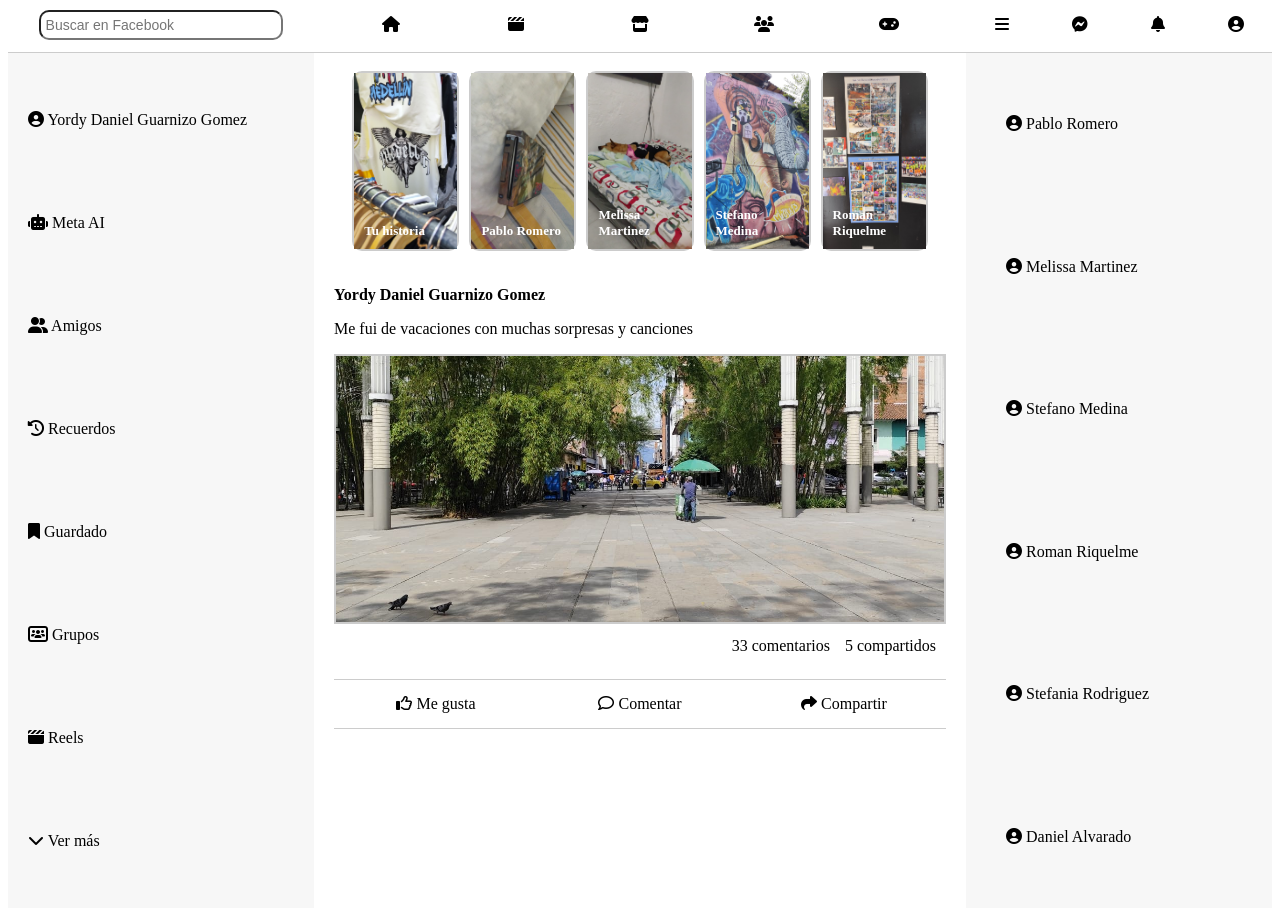
==== Facebook.html @ ff9b8e3c "Primer push del layout" ====
<!doctype html>
<html lang="en">
  <head>
    <meta charset="UTF-8" />
    <meta name="viewport" content="width=device-width, initial-scale=1.0" />
    <link rel="stylesheet" href="main.css" />

    <link
      rel="stylesheet"
      href="https://cdnjs.cloudflare.com/ajax/libs/font-awesome/6.5.1/css/all.min.css"
    />
    <title>Facebook</title>
  </head>
  <body>
    <div class="container-top-menu">
      <div class="top-menu-left">
        <input
          class="top-menu-left-search"
          type="text"
          placeholder="Buscar en Facebook"
        />
      </div>
      <div class="top-menu">
        <nav class="top-menu-nav">
          <ul class="top-menu-list">
            <li class="top-menu-li">
              <a href="#"><i class="fa-solid fa-house"></i></a>
            </li>
            <li class="top-menu-li">
              <a href="#"><i class="fa-solid fa-clapperboard"></i> </a>
            </li>
            <li class="top-menu-li">
              <a href="#"><i class="fa-solid fa-store"></i></a>
            </li>
            <li class="top-menu-li">
              <a href="#"><i class="fa-solid fa-users"></i></a>
            </li>
            <li class="top-menu-li">
              <a href="#"><i class="fa-solid fa-gamepad"></i></a>
            </li>
          </ul>
        </nav>
      </div>
      <div class="top-menu-right">
        <nav class="top-menu-r-nav">
          <ul class="top-menu-r-list">
            <li class="top-menu-r-li">
              <a href="#"><i class="fa-solid fa-bars"></i></a>
            </li>
            <li class="top-menu-r-li">
              <a href="#"><i class="fa-brands fa-facebook-messenger"></i></a>
            </li>
            <li class="top-menu-r-li">
              <a href="#"><i class="fa-solid fa-bell"></i></a>
            </li>
            <li class="top-menu-r-li">
              <a href="#"><i class="fa-solid fa-user-circle"></i></a>
            </li>
          </ul>
        </nav>
      </div>
    </div>
    <div class="container">
      <div class="left-menu">
        <nav class="left-menu-nav">
          <ul class="left-menu-list">
            <li class="left-menu-li">
              <a href="#"
                ><i class="fa-solid fa-user-circle"></i> Yordy Daniel Guarnizo
                Gomez
              </a>
            </li>
            <li class="left-menu-li">
              <a href="#"><i class="fa-solid fa-robot"></i> Meta AI</a>
            </li>
            <li class="left-menu-li">
              <a href="#"><i class="fa-solid fa-user-group"></i> Amigos</a>
            </li>
            <li class="left-menu-li">
              <a href="#"
                ><i class="fa-solid fa-clock-rotate-left"></i> Recuerdos</a
              >
            </li>
            <li class="left-menu-li">
              <a href="#"><i class="fa-solid fa-bookmark"></i> Guardado</a>
            </li>
            <li class="left-menu-li">
              <a href="#"><i class="fa-solid fa-users-rectangle"></i> Grupos</a>
            </li>
            <li class="left-menu-li">
              <a href="#"><i class="fa-solid fa-clapperboard"></i> Reels</a>
            </li>
            <li class="left-menu-li">
              <a href="#"><i class="fa-solid fa-chevron-down"></i> Ver más</a>
            </li>
          </ul>
        </nav>
      </div>
      <div class="middle-menu">
        <div class="histories">
          <div class="history history-1">
            <img src="img/Camiseta.jpeg" alt="Camiseta" />
            <p class="history-name">Tu historia</p>
          </div>
          <div class="history history-2">
            <img src="img/Wii.jpeg" alt="Wii" />
            <p class="history-name">Pablo Romero</p>
          </div>
          <div class="history history-3">
            <img src="img/Jelly.jpeg" alt="Dog" />
            <p class="history-name">Melissa Martinez</p>
          </div>
          <div class="history history-4">
            <img src="img/Mural.jpeg" alt="Mural" />
            <p class="history-name">Stefano Medina</p>
          </div>
          <div class="history history-5">
            <img src="img/poster.jpeg" alt="Poster" />
            <p class="history-name">Roman Riquelme</p>
          </div>
        </div>
        <div class="post">
          <div class="post-header">
            <strong><p>Yordy Daniel Guarnizo Gomez</p></strong>
          </div>
          <div class="post-content">
            <p>Me fui de vacaciones con muchas sorpresas y canciones</p>
          </div>
          <div class="post-photo">
            <img src="img/Centro.jpeg" alt="Centro" />
          </div>
          <div class="post-footer">
            <nav class="post-footer-nav">
              <ul class="post-footer-list">
                <li class="post-footer-li"><a href="#">33 comentarios</a></li>
                <li class="post-footer-li"><a href="#">5 compartidos</a></li>
              </ul>
            </nav>
          </div>
          <div class="post-reactions">
            <nav class="post-reactions-nav">
              <ul class="post-reactions-list">
                <li class="post-reactions-li">
                  <a href="#"
                    ><i class="fa-regular fa-thumbs-up"></i> Me gusta</a
                  >
                </li>
                <li class="post-reactions-li">
                  <a href="#"><i class="fa-regular fa-comment"></i> Comentar</a>
                </li>
                <li class="post-reactions-li">
                  <a href="#"><i class="fa-solid fa-share"></i> Compartir</a>
                </li>
              </ul>
            </nav>
          </div>
        </div>
      </div>
      <div class="menu-right">
        <nav class="friends">
          <ul class="friends-list">
            <li class="friends-li">
              <a href="#"
                ><i class="fa-solid fa-user-circle"></i> Pablo Romero</a
              >
            </li>
            <li class="friends-li">
              <a href="#"
                ><i class="fa-solid fa-user-circle"></i> Melissa Martinez</a
              >
            </li>
            <li class="friends-li">
              <a href="#"
                ><i class="fa-solid fa-user-circle"></i> Stefano Medina</a
              >
            </li>
            <li class="friends-li">
              <a href="#"
                ><i class="fa-solid fa-user-circle"></i> Roman Riquelme</a
              >
            </li>
            <li class="friends-li">
              <a href="#"
                ><i class="fa-solid fa-user-circle"></i> Stefania Rodriguez</a
              >
            </li>
            <li class="friends-li">
              <a href="#"
                ><i class="fa-solid fa-user-circle"></i> Daniel Alvarado</a
              >
            </li>
          </ul>
        </nav>
      </div>
    </div>
  </body>
</html>
---- main.css ----
/*  ---------------------------------------------- Global styles---------------------------------------------*/

a {
  color: inherit;
  text-decoration: none;
}

* {
  box-sizing: border-box;
}

li {
  list-style: none;
}

/* ---------------------------------------Top menu ----------------------------------------------------------*/

.container-top-menu {
  height: 5vh;
  display: grid;
  grid-template-columns: 1fr 2fr 1fr;
  gap: 20px;
  border-bottom: 1px solid #ccc;
  padding-bottom: 10px;
}

/* ----------------------------------Top menu left, the search bar ---------------------------------------------*/

.top-menu-left {
  display: flex;
  justify-content: center;
  align-items: center;
  width: 100%;
  height: 100%;
}

.top-menu-left-search {
  width: 80%;
  height: 30px;
  padding: 5px;
  font-size: 14px;
  border-radius: 10px;
}

/* ----------------------------------Top menu center, the main navigation ---------------------------------------------*/

.top-menu {
  display: flex;
  justify-content: center;
  width: 100%;
  height: 100%;
}

.top-menu-nav {
  display: flex;
  width: 100%;
  height: 100%;
  margin: 0;
}

.top-menu-list {
  display: flex;
  justify-content: space-between;
  align-items: center;
  width: 100%;
  height: 100%;
  margin: 0;
  padding: 0;
  gap: 10px;
}

.top-menu-li {
  display: flex;
  justify-content: center;
  align-items: center;
  flex: 1;
}

.top-menu-li i:hover {
  color: #1877f2;
}

/* ----------------------------------Top menu right, the user options ---------------------------------------------*/

.top-menu-right {
  display: flex;
  justify-content: center;
  width: 100%;
  height: 100%;
}

.top-menu-r-nav {
  display: flex;
  width: 100%;
  height: 100%;
  margin: 0;
}

.top-menu-r-list {
  display: flex;
  justify-content: flex-end;
  width: 100%;
  height: 100%;
  margin: 0;
  padding: 0;
  gap: 5px;
}

.top-menu-r-li {
  display: flex;
  justify-content: center;
  align-items: center;
  flex: 1;
  height: 100%;
}

.top-menu-r-li:hover {
  background-color: #d8dadf;
}

/* ---------------------------------------Container of the main content ------------------------------------------*/

.container {
  display: grid;
  grid-template-columns: 1fr 2fr 1fr;
  gap: 20px;
}

/* ---------------------------------------Main content, left menu ------------------------------------------*/

.left-menu {
  display: flex;
  background-color: #f7f7f7;
  justify-content: center;
  height: 95vh;
  width: 100%;
}

.left-menu-nav {
  display: flex;
  width: 100%;
  height: 100%;
  margin: 0;
}

.left-menu-list {
  display: flex;
  flex-direction: column;
  justify-content: flex-start;
  width: 100%;
  height: 100%;
  margin: 0;
  padding: 20px;
  gap: 10px;
}

.left-menu-li {
  display: flex;
  flex: 1;
  height: 5%;
  align-items: center;
}

.left-menu-li:hover {
  background-color: #f0f2f5;
}

/* ---------------------------------------Main content, center content ------------------------------------------*/

.midle-menu {
  display: flex;
  background-color: #fff;
  justify-content: center;
  height: 90vh;
  width: 100%;
}

/* histories */

.histories {
  display: grid;
  grid-template-columns: repeat(5, 1fr);
  padding: 3%;
  gap: 10px;
}

.history {
  border: 2px solid #ccc;
  height: 20vh;
  position: relative;
  border-radius: 10px;
}

.history img {
  width: 100%;
  height: 100%;
  object-fit: cover;
  transition: transform 0.2s;
}

.history:hover img {
  transform: scale(1.02);
}

.history-name {
  position: absolute;
  bottom: 0;
  left: 0;
  color: white;
  margin: 10px;
  font-weight: 600;
  font-size: 13px;
}

/* Photo */

.post-photo {
  height: 30vh;
  border: 2px solid #ccc;
}

.post-photo img {
  width: 100%;
  height: 100%;
  object-fit: cover;
  transition: transform 0.2s;
}

.post-photo img:hover {
  transform: scale(1.02);
}

/* me gusta y compartidos */

.post-footer {
  display: flex;
  justify-content: center;
  align-items: center;
  height: 5vh;
  width: 100%;
}

.post-footer-nav {
  width: 100%;
}

.post-footer-list {
  display: flex;
  justify-content: flex-end;
  gap: 15px;
  width: 100%;
  margin: 0;
  padding: 0 10px;
}

/* post reactions */

.post-reactions {
  width: 100%;
  border-top: 1px solid #ccc;
  border-bottom: 1px solid #ccc;
  padding: 5px 0;
  margin-top: 10px;
}

.post-reactions-list {
  display: grid;
  grid-template-columns: repeat(3, 1fr);
  margin: 0;
  padding: 0;
  width: 100%;
}

.post-reactions-li {
  text-align: center;
  padding: 10px 0;
  border-radius: 5px;
}

.post-reactions-li:hover {
  background-color: #f0f2f5;
}

/* ---------------------------------------Main content, right menu ------------------------------------------*/

.menu-right {
  display: flex;
  background-color: #f7f7f7;
  justify-content: center;
  height: 95vh;
  width: 100%;
}

.friends {
  display: flex;
  width: 100%;
  height: 100%;
  margin: 0;
}

.friends-list {
  display: flex;
  flex-direction: column;
  flex-wrap: wrap;
  justify-content: flex-start;
  align-content: flex-start;
  width: 100%;
  height: 100%;
  margin: 0;
}

.friends-li {
  display: flex;
  flex: 1;
  height: 5%;
  width: 100%;
  align-items: center;
}

.friends-li:hover {
  background-color: #f0f2f5;
}
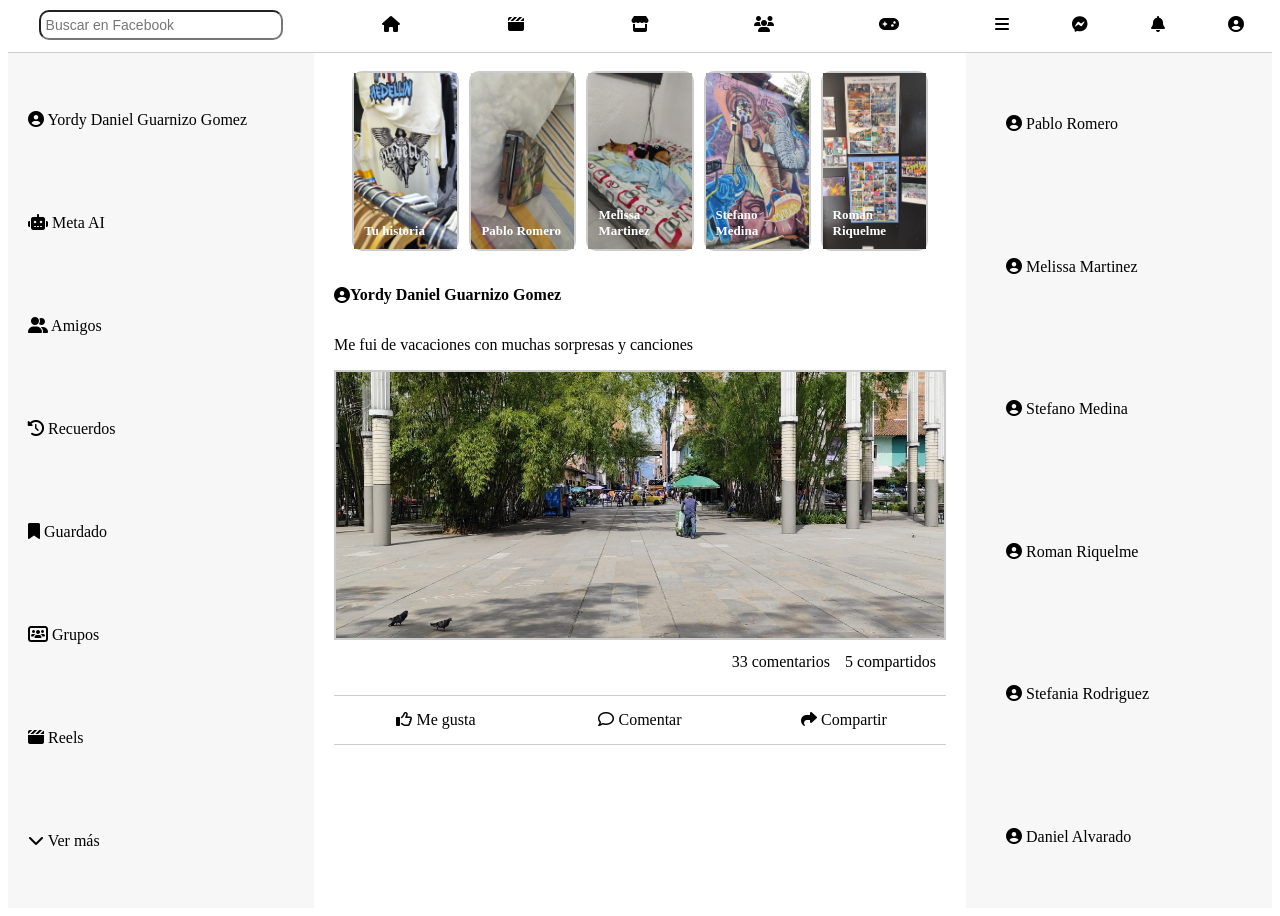
==== commit 9ec7f75a: "Añadir icono a la imagen al lado del post header" ====
--- a/Facebook.html
+++ b/Facebook.html
@@ -121,7 +121,8 @@
         </div>
         <div class="post">
           <div class="post-header">
-            <strong><p>Yordy Daniel Guarnizo Gomez</p></strong>
+            <i class="fa-solid fa-user-circle"></i>
+            <p><strong>Yordy Daniel Guarnizo Gomez</strong></p>
           </div>
           <div class="post-content">
             <p>Me fui de vacaciones con muchas sorpresas y canciones</p>
--- a/main.css
+++ b/main.css
@@ -212,6 +212,13 @@
   font-size: 13px;
 }
 
+/* Post header */
+
+.post-header {
+  display: flex;
+  align-items: center;
+}
+
 /* Photo */
 
 .post-photo {
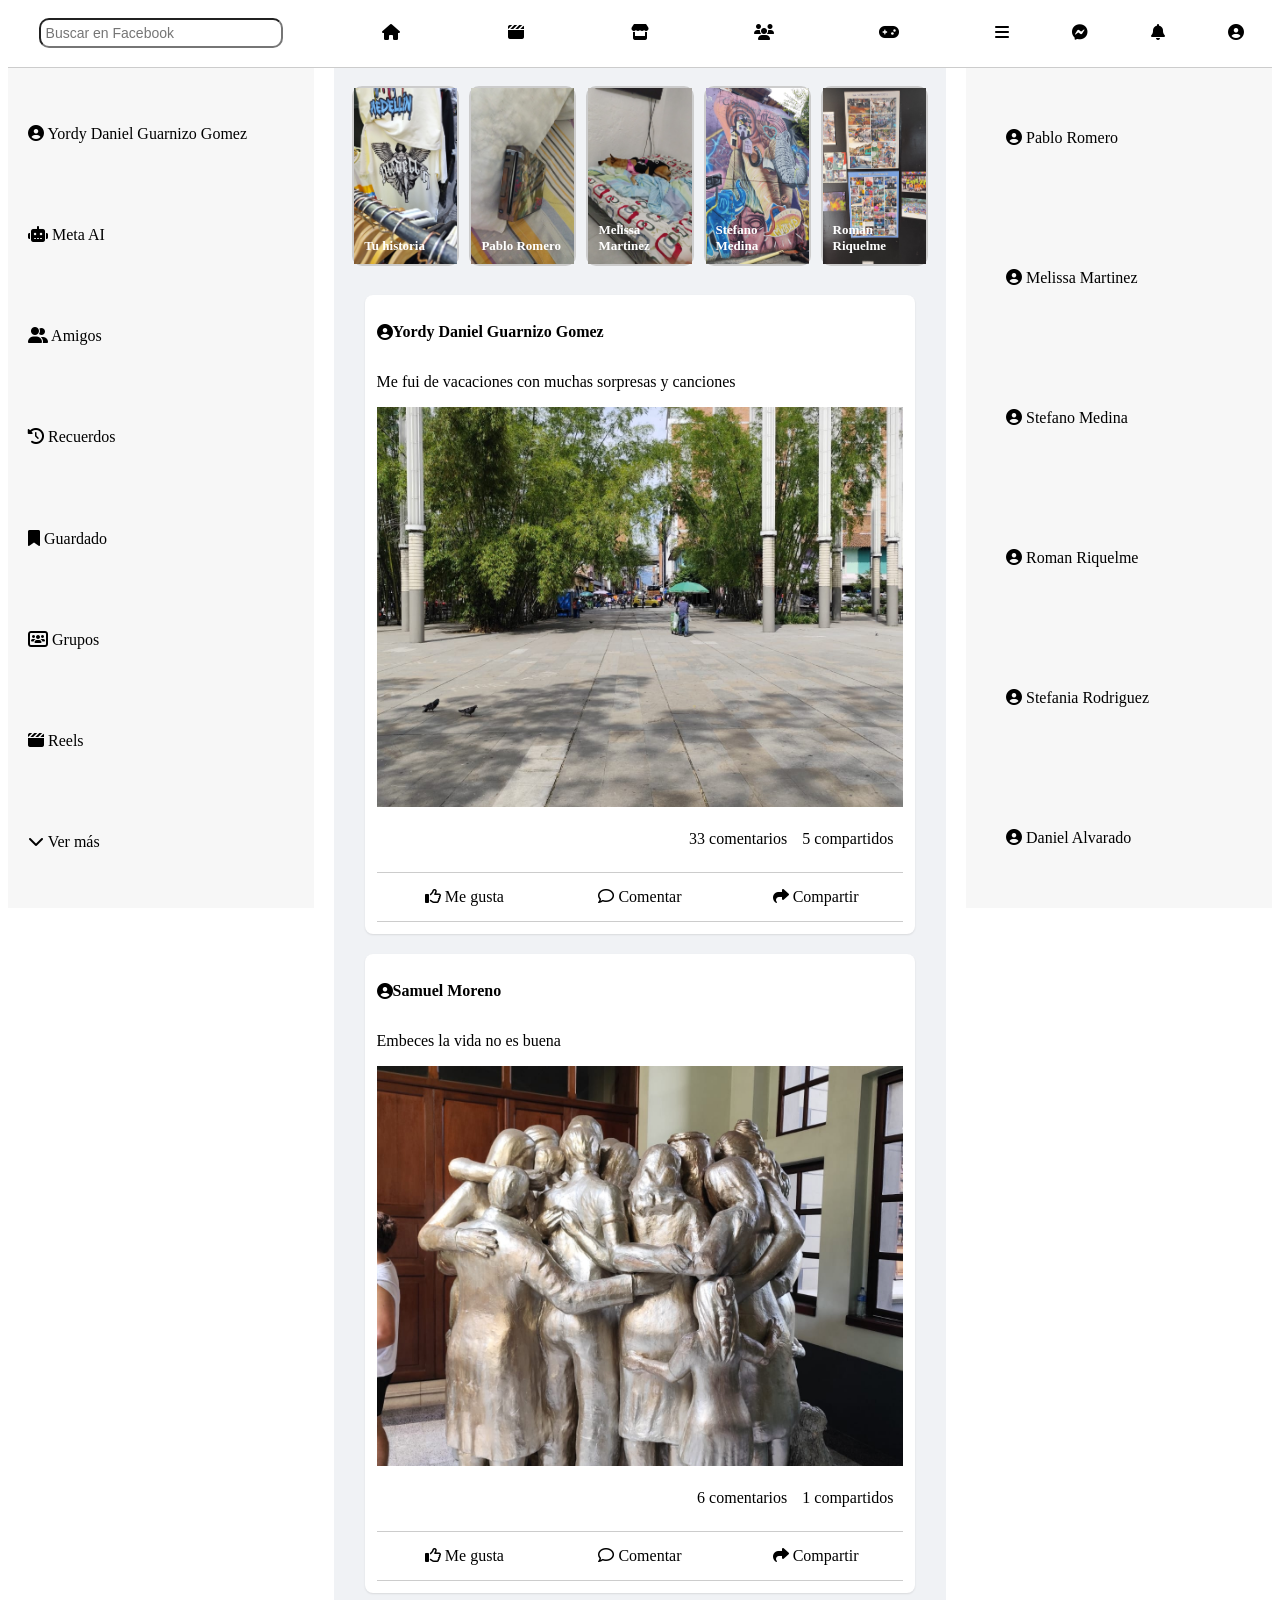
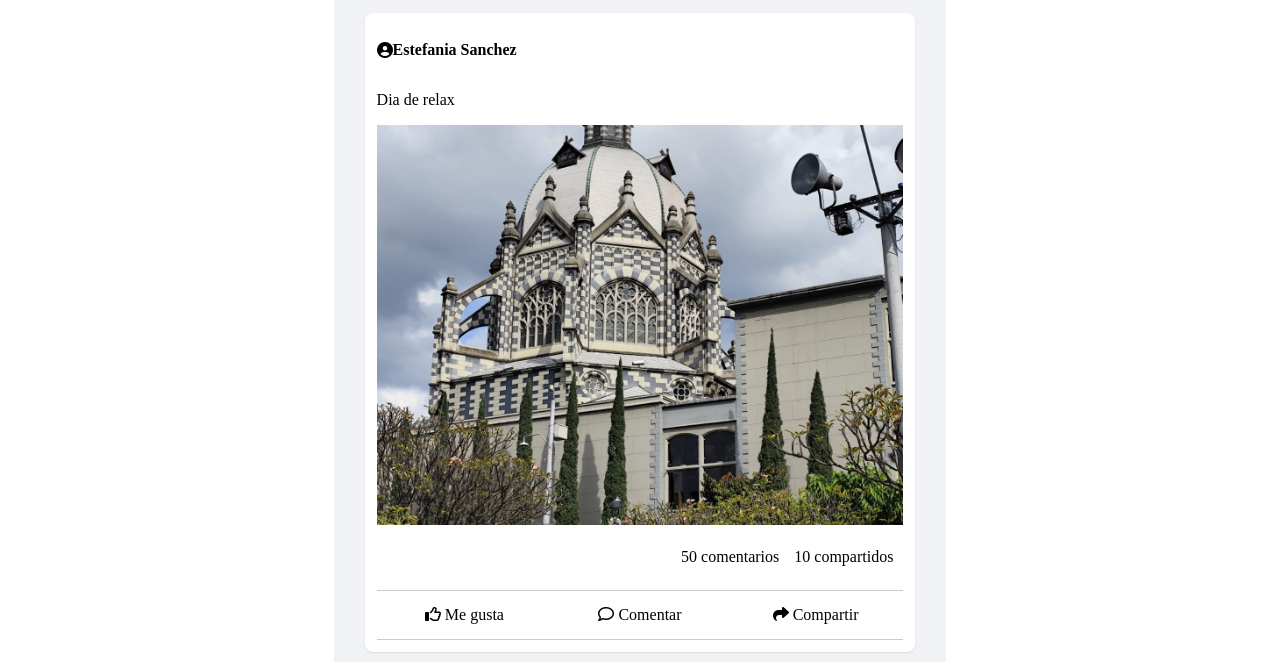
==== commit 62a2b780: "Tercer push, hacer las barras laterales estaticas y el menu del medio si se mueva" ====
--- a/Facebook.html
+++ b/Facebook.html
@@ -156,6 +156,80 @@
             </nav>
           </div>
         </div>
+        <div class="post">
+          <div class="post-header">
+            <i class="fa-solid fa-user-circle"></i>
+            <p><strong>Samuel Moreno</strong></p>
+          </div>
+          <div class="post-content">
+            <p>Embeces la vida no es buena</p>
+          </div>
+          <div class="post-photo">
+            <img src="img/sad.jpeg" alt="statue" />
+          </div>
+          <div class="post-footer">
+            <nav class="post-footer-nav">
+              <ul class="post-footer-list">
+                <li class="post-footer-li"><a href="#">6 comentarios</a></li>
+                <li class="post-footer-li"><a href="#">1 compartidos</a></li>
+              </ul>
+            </nav>
+          </div>
+          <div class="post-reactions">
+            <nav class="post-reactions-nav">
+              <ul class="post-reactions-list">
+                <li class="post-reactions-li">
+                  <a href="#"
+                    ><i class="fa-regular fa-thumbs-up"></i> Me gusta</a
+                  >
+                </li>
+                <li class="post-reactions-li">
+                  <a href="#"><i class="fa-regular fa-comment"></i> Comentar</a>
+                </li>
+                <li class="post-reactions-li">
+                  <a href="#"><i class="fa-solid fa-share"></i> Compartir</a>
+                </li>
+              </ul>
+            </nav>
+          </div>
+        </div>
+        <div class="post">
+          <div class="post-header">
+            <i class="fa-solid fa-user-circle"></i>
+            <p><strong>Estefania Sanchez</strong></p>
+          </div>
+          <div class="post-content">
+            <p>Dia de relax</p>
+          </div>
+          <div class="post-photo">
+            <img src="img/relax.jpeg" alt="Museum" />
+          </div>
+          <div class="post-footer">
+            <nav class="post-footer-nav">
+              <ul class="post-footer-list">
+                <li class="post-footer-li"><a href="#">50 comentarios</a></li>
+                <li class="post-footer-li"><a href="#">10 compartidos</a></li>
+              </ul>
+            </nav>
+          </div>
+          <div class="post-reactions">
+            <nav class="post-reactions-nav">
+              <ul class="post-reactions-list">
+                <li class="post-reactions-li">
+                  <a href="#"
+                    ><i class="fa-regular fa-thumbs-up"></i> Me gusta</a
+                  >
+                </li>
+                <li class="post-reactions-li">
+                  <a href="#"><i class="fa-regular fa-comment"></i> Comentar</a>
+                </li>
+                <li class="post-reactions-li">
+                  <a href="#"><i class="fa-solid fa-share"></i> Compartir</a>
+                </li>
+              </ul>
+            </nav>
+          </div>
+        </div>
       </div>
       <div class="menu-right">
         <nav class="friends">
--- a/main.css
+++ b/main.css
@@ -16,12 +16,16 @@
 /* ---------------------------------------Top menu ----------------------------------------------------------*/
 
 .container-top-menu {
-  height: 5vh;
+  height: 60px;
   display: grid;
   grid-template-columns: 1fr 2fr 1fr;
   gap: 20px;
   border-bottom: 1px solid #ccc;
   padding-bottom: 10px;
+  position: sticky;
+  top: 0;
+  background-color: #fff;
+  z-index: 1000;
 }
 
 /* ----------------------------------Top menu left, the search bar ---------------------------------------------*/
@@ -132,8 +136,11 @@
   display: flex;
   background-color: #f7f7f7;
   justify-content: center;
-  height: 95vh;
-  width: 100%;
+  height: calc(100vh - 60px);
+  width: 100%;
+  position: sticky;
+  top: 60px;
+  overflow-y: auto;
 }
 
 .left-menu-nav {
@@ -167,12 +174,22 @@
 
 /* ---------------------------------------Main content, center content ------------------------------------------*/
 
-.midle-menu {
-  display: flex;
+.middle-menu {
+  display: flex;
+  flex-direction: column;
+  background-color: #f0f2f5; /* Light gray background like Facebook */
+  min-height: calc(100vh - 60px);
+  width: 100%;
+}
+
+.post {
   background-color: #fff;
-  justify-content: center;
-  height: 90vh;
-  width: 100%;
+  margin: 10px auto;
+  width: 90%;
+  max-width: 680px;
+  border-radius: 8px;
+  box-shadow: 0 1px 2px rgba(0, 0, 0, 0.1);
+  padding: 12px;
 }
 
 /* histories */
@@ -222,14 +239,18 @@
 /* Photo */
 
 .post-photo {
-  height: 30vh;
-  border: 2px solid #ccc;
+  height: 400px;
+  width: 100%;
+  margin: 10px 0;
+  overflow: hidden;
+  background-color: #000;
 }
 
 .post-photo img {
   width: 100%;
   height: 100%;
   object-fit: cover;
+  display: block;
   transition: transform 0.2s;
 }
 
@@ -294,8 +315,11 @@
   display: flex;
   background-color: #f7f7f7;
   justify-content: center;
-  height: 95vh;
-  width: 100%;
+  height: calc(100vh - 60px);
+  width: 100%;
+  position: sticky;
+  top: 60px;
+  overflow-y: auto;
 }
 
 .friends {
